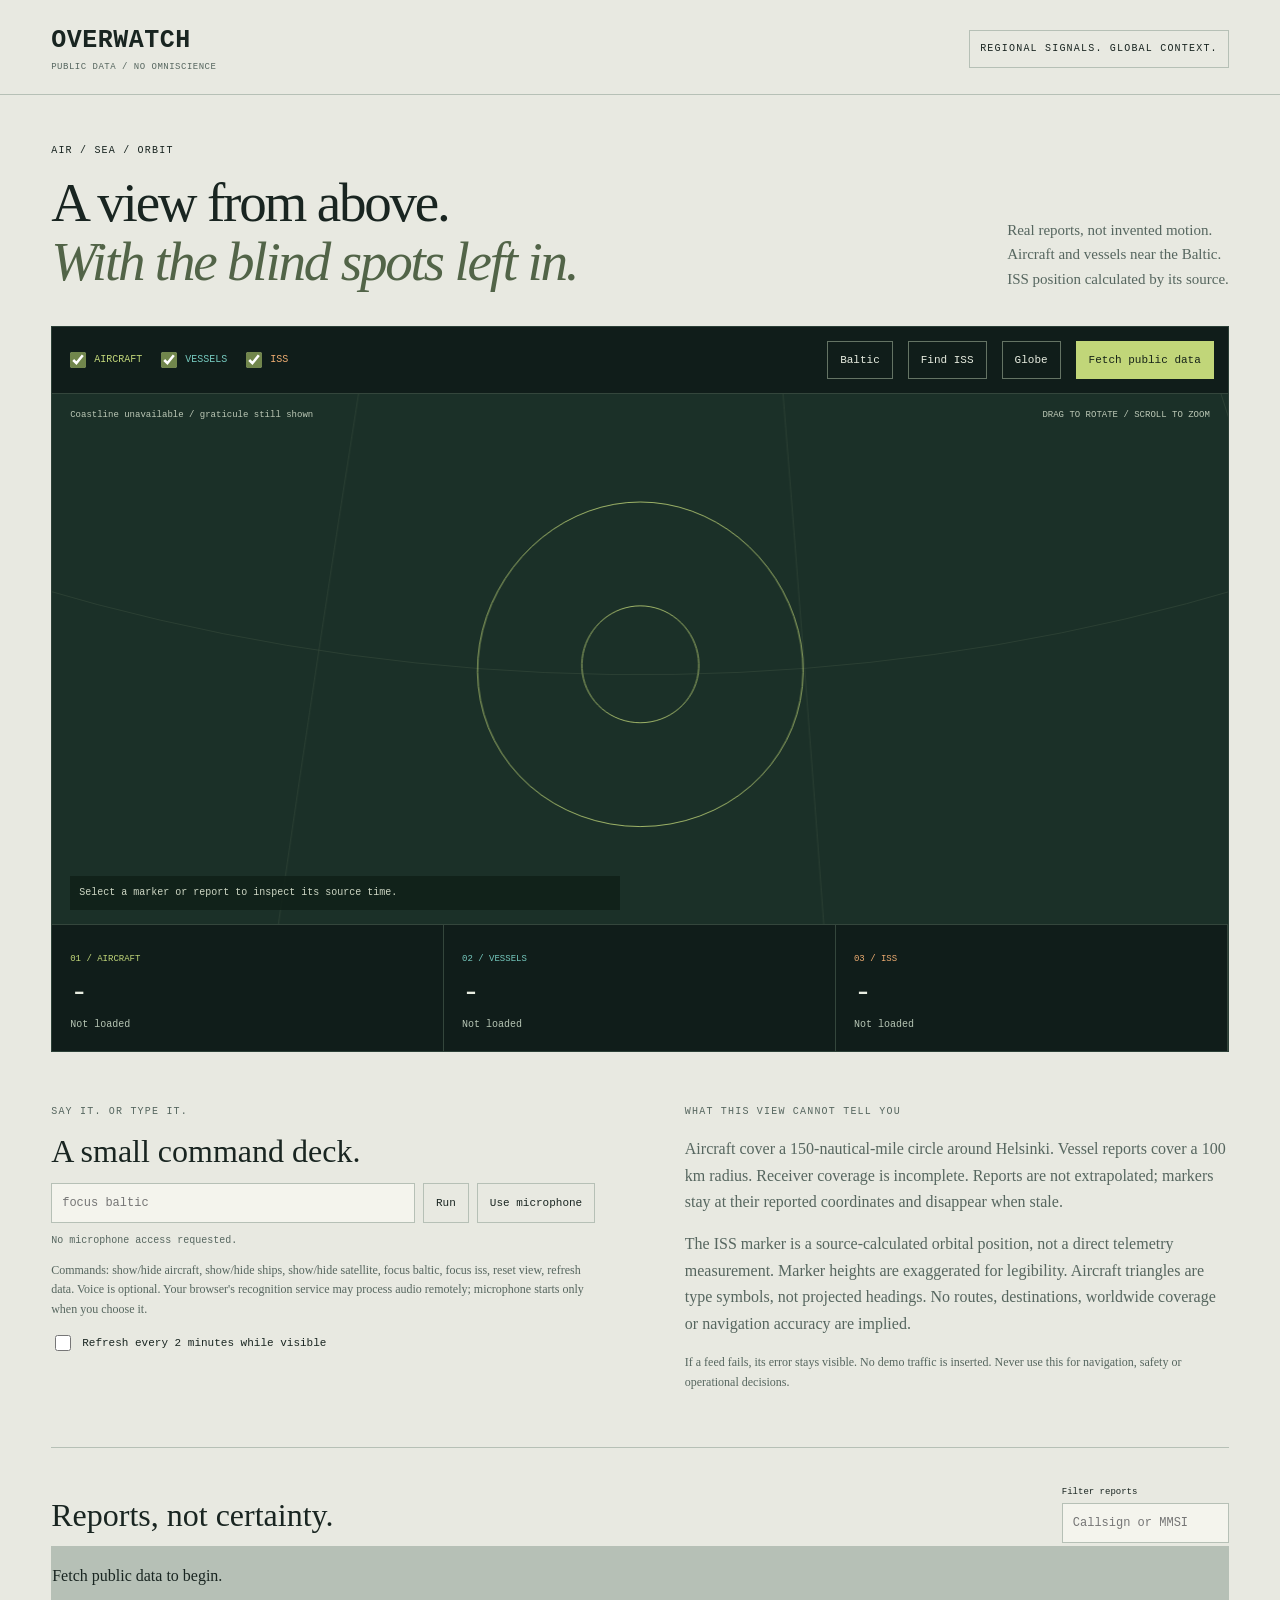
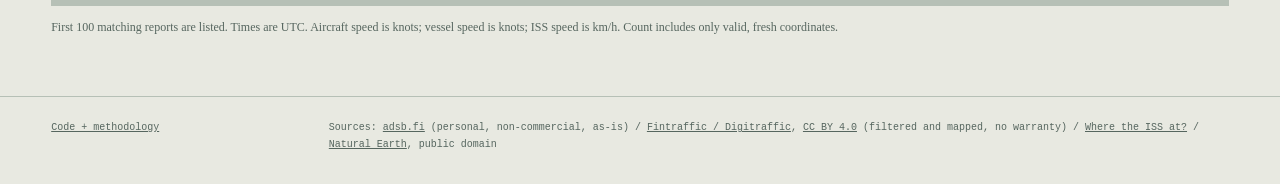
==== docs/index.html @ c91632c3 "Present source coverage and limitations beside live reports" ====
<!doctype html><html lang="en"><head><meta charset="utf-8"><meta name="viewport" content="width=device-width,initial-scale=1"><title>Overwatch - an honest view from above</title><meta name="description" content="An interactive 3D public-data observatory: Baltic aircraft and vessels, and the ISS calculated position. Source timestamps, coverage and outages stay visible."><meta name="referrer" content="no-referrer"><link rel="stylesheet" href="style.css"><link rel="icon" href="icon.svg" type="image/svg+xml"></head><body><header><a href="./" class="brand">OVERWATCH<span>PUBLIC DATA / NO OMNISCIENCE</span></a><span class="badge">REGIONAL SIGNALS. GLOBAL CONTEXT.</span></header><main><section class="headline"><div><p class="eyebrow">AIR / SEA / ORBIT</p><h1>A view from above.<br><em>With the blind spots left in.</em></h1></div><p>Real reports, not invented motion.<br>Aircraft and vessels near the Baltic.<br>ISS position calculated by its source.</p></section><section class="observatory"><div class="toolbar"><div class="layers"><label><input type="checkbox" id="air" checked><span class="air">AIRCRAFT</span></label><label><input type="checkbox" id="sea" checked><span class="sea">VESSELS</span></label><label><input type="checkbox" id="space" checked><span class="space">ISS</span></label></div><div class="views"><button id="baltic">Baltic</button><button id="iss">Find ISS</button><button id="reset">Globe</button><button id="refresh">Fetch public data</button></div></div><div class="visual"><canvas id="globe" tabindex="0" role="img" aria-label="Interactive 3D globe. Drag to rotate, scroll or plus/minus to zoom, arrow keys to rotate. A matching list of reports is below."></canvas><div class="mapnote"><span id="viewlabel">BALTIC / 60.16 N, 24.94 E</span><span>DRAG TO ROTATE / SCROLL TO ZOOM</span></div><div class="selection" id="selection" aria-live="polite">Select a marker or report to inspect its source time.</div></div><div class="feedgrid"><div><span class="air">01 / AIRCRAFT</span><strong id="airCount">-</strong><p id="airStatus" role="status">Not loaded</p></div><div><span class="sea">02 / VESSELS</span><strong id="seaCount">-</strong><p id="seaStatus" role="status">Not loaded</p></div><div><span class="space">03 / ISS</span><strong id="spaceCount">-</strong><p id="spaceStatus" role="status">Not loaded</p></div></div></section><section class="control"><div><p class="eyebrow">SAY IT. OR TYPE IT.</p><h2>A small command deck.</h2><div class="commandline"><label class="sr" for="command">Command</label><input id="command" maxlength="80" placeholder="focus baltic"><button id="run">Run</button><button id="voice">Use microphone</button></div><p id="commandStatus" role="status">No microphone access requested.</p><p class="small">Commands: show/hide aircraft, show/hide ships, show/hide satellite, focus baltic, focus iss, reset view, refresh data. Voice is optional. Your browser's recognition service may process audio remotely; microphone starts only when you choose it.</p><label class="auto"><input type="checkbox" id="auto"> Refresh every 2 minutes while visible</label></div><div class="limits"><p class="eyebrow">WHAT THIS VIEW CANNOT TELL YOU</p><p>Aircraft cover a 150-nautical-mile circle around Helsinki. Vessel reports cover a 100 km radius. Receiver coverage is incomplete. Reports are not extrapolated; markers stay at their reported coordinates and disappear when stale.</p><p>The ISS marker is a source-calculated orbital position, not a direct telemetry measurement. Marker heights are exaggerated for legibility. Aircraft triangles are type symbols, not projected headings. No routes, destinations, worldwide coverage or navigation accuracy are implied.</p><p class="small">If a feed fails, its error stays visible. No demo traffic is inserted. Never use this for navigation, safety or operational decisions.</p></div></section><section class="reports"><div class="section-head"><h2>Reports, not certainty.</h2><label>Filter reports<input id="filter" maxlength="50" placeholder="Callsign or MMSI"></label></div><div id="list" class="list" aria-live="polite"><p>Fetch public data to begin.</p></div><p class="small">First 100 matching reports are listed. Times are UTC. Aircraft speed is knots; vessel speed is knots; ISS speed is km/h. Count includes only valid, fresh coordinates.</p></section></main><footer><a href="https://github.com/Aditya2375" id="source">Code + methodology</a><span>Sources: <a href="https://adsb.fi/">adsb.fi</a> (personal, non-commercial, as-is) / <a href="https://www.digitraffic.fi/en/marine-traffic/">Fintraffic / Digitraffic</a>, <a href="https://creativecommons.org/licenses/by/4.0/">CC BY 4.0</a> (filtered and mapped, no warranty) / <a href="https://wheretheiss.at/w/developer">Where the ISS at?</a> / <a href="https://www.naturalearthdata.com/about/terms-of-use/">Natural Earth</a>, public domain</span></footer><script type="module" src="app.js"></script></body></html>
---- docs/style.css ----
:root{--bg:#e8e9e1;--ink:#192521;--muted:#56665f;--line:#b6c0b6;--dark:#101d1a;--air:#c1d679;--sea:#75c9be;--space:#edac71;--mono:ui-monospace,Consolas,monospace}*{box-sizing:border-box}body{margin:0;background:var(--bg);color:var(--ink);font:16px/1.65 Georgia,serif}header,main,footer{max-width:1500px;margin:auto;padding-left:4vw;padding-right:4vw}header{display:flex;justify-content:space-between;align-items:center;gap:20px;padding-top:26px;padding-bottom:22px;border-bottom:1px solid var(--line)}a{color:inherit}.brand{font:700 25px var(--mono);letter-spacing:.02em;text-decoration:none}.brand span{display:block;font:9px var(--mono);margin-top:7px;color:var(--muted)}.badge,.eyebrow{font:10px/1.6 var(--mono);letter-spacing:.12em}.badge{border:1px solid var(--line);padding:10px}.headline{display:flex;align-items:end;justify-content:space-between;gap:30px;padding:38px 0 34px}.headline h1{font-size:clamp(35px,4.3vw,65px);line-height:1.07;font-weight:400;letter-spacing:-.04em;margin:15px 0 0}.headline em{font-weight:400;color:#526448}.headline>p{font-size:15px;color:var(--muted);margin:0}.observatory{background:var(--dark);color:#e8ede1;border:1px solid #2c4037}.toolbar{display:flex;justify-content:space-between;align-items:center;gap:15px;padding:14px;border-bottom:1px solid #34463c;flex-wrap:wrap}.layers,.views{display:flex;gap:15px;align-items:center;flex-wrap:wrap}.layers label{font:10px var(--mono);display:flex;align-items:center;gap:5px}.air{color:var(--air)}.sea{color:var(--sea)}.space{color:var(--space)}input[type=checkbox]{accent-color:#71864c;width:16px;height:16px}button{font:11px var(--mono);min-height:38px;padding:8px 12px;background:transparent;color:inherit;border:1px solid #647364;cursor:pointer}button:hover{background:#71864c;color:#fff}button:disabled{opacity:.5;cursor:default}#refresh{background:var(--air);color:#162318;border-color:var(--air)}.visual{position:relative;height:530px;overflow:hidden;background:radial-gradient(ellipse at 48% 45%,#203b31 0,#111f1a 54%,#0d1815 100%)}canvas{width:100%;height:100%;touch-action:none;display:block;cursor:grab}.mapnote{position:absolute;top:16px;left:18px;right:18px;display:flex;justify-content:space-between;gap:12px;pointer-events:none;font:9px var(--mono);color:#bdc9b7}.selection{position:absolute;bottom:14px;left:18px;right:18px;pointer-events:none;font:10px/1.6 var(--mono);color:#ced7c4;max-width:550px;background:#102018d9;padding:9px}.feedgrid{display:grid;grid-template-columns:repeat(3,minmax(0,1fr));border-top:1px solid #34463c}.feedgrid>div{padding:18px;border-right:1px solid #34463c;min-width:0}.feedgrid span{font:9px var(--mono)}.feedgrid strong{display:block;font:30px var(--mono);margin:7px 0}.feedgrid p{font:10px/1.6 var(--mono);color:#b6c5b4;margin:0;overflow-wrap:anywhere}.control{display:grid;grid-template-columns:1fr 1fr;gap:7vw;padding:42px 0;border-bottom:1px solid var(--line)}h2{font-size:32px;font-weight:400;margin:12px 0;line-height:1.2}.control p{color:var(--muted)}.small{font-size:12px!important;color:var(--muted)}.commandline{display:flex;gap:8px;flex-wrap:wrap}.commandline input{flex:1;min-width:100px}.commandline button{border-color:var(--line)}input:not([type=checkbox]){border:1px solid var(--line);background:#f4f4ed;color:var(--ink);padding:10px;font:12px var(--mono);min-height:40px;max-width:100%}#commandStatus{font:10px/1.6 var(--mono)}.auto{display:flex;gap:8px;align-items:center;font:11px var(--mono)}.reports{padding:36px 0 46px}.section-head{display:flex;justify-content:space-between;align-items:center;gap:20px}.section-head label{font:9px var(--mono)}.section-head input{display:block;margin-top:6px}.list{display:grid;grid-template-columns:repeat(3,minmax(0,1fr));gap:1px;background:var(--line);border:1px solid var(--line);max-height:400px;overflow:auto}.report{display:block;text-align:left;background:var(--bg);border:none;min-height:88px;padding:14px;color:var(--ink);font:11px/1.6 var(--mono);overflow-wrap:anywhere}.report b{display:block}.report small{display:block;color:var(--muted);font:9px/1.6 var(--mono)}footer{padding-top:22px;padding-bottom:30px;border-top:1px solid var(--line);display:flex;justify-content:space-between;gap:25px;font:10px/1.7 var(--mono);color:var(--muted)}footer>span{max-width:900px}.sr{position:absolute;width:1px;height:1px;overflow:hidden;clip-path:inset(50%)}:focus-visible{outline:2px solid #d0863b;outline-offset:4px}@media(max-width:700px){header{padding-top:18px}.brand{font-size:21px}.badge{font-size:8px;max-width:133px}.headline{display:block;padding:28px 0}.headline h1{font-size:39px}.headline>p{margin-top:20px}.visual{height:450px}.toolbar{padding:12px}.layers{width:100%;gap:12px}.views{gap:8px}.views button{font-size:10px;padding:7px 9px}.mapnote{font-size:8px;display:block}.mapnote span{display:block;margin-bottom:6px}.feedgrid>div{padding:11px}.feedgrid span{font-size:8px}.feedgrid strong{font-size:24px}.feedgrid p{font-size:9px}.control{grid-template-columns:1fr;gap:24px;padding:30px 0}.list{grid-template-columns:1fr 1fr}.section-head{align-items:start}.section-head h2{font-size:27px}.section-head label{max-width:145px}footer{display:block}footer>span{display:block;margin-top:15px}}
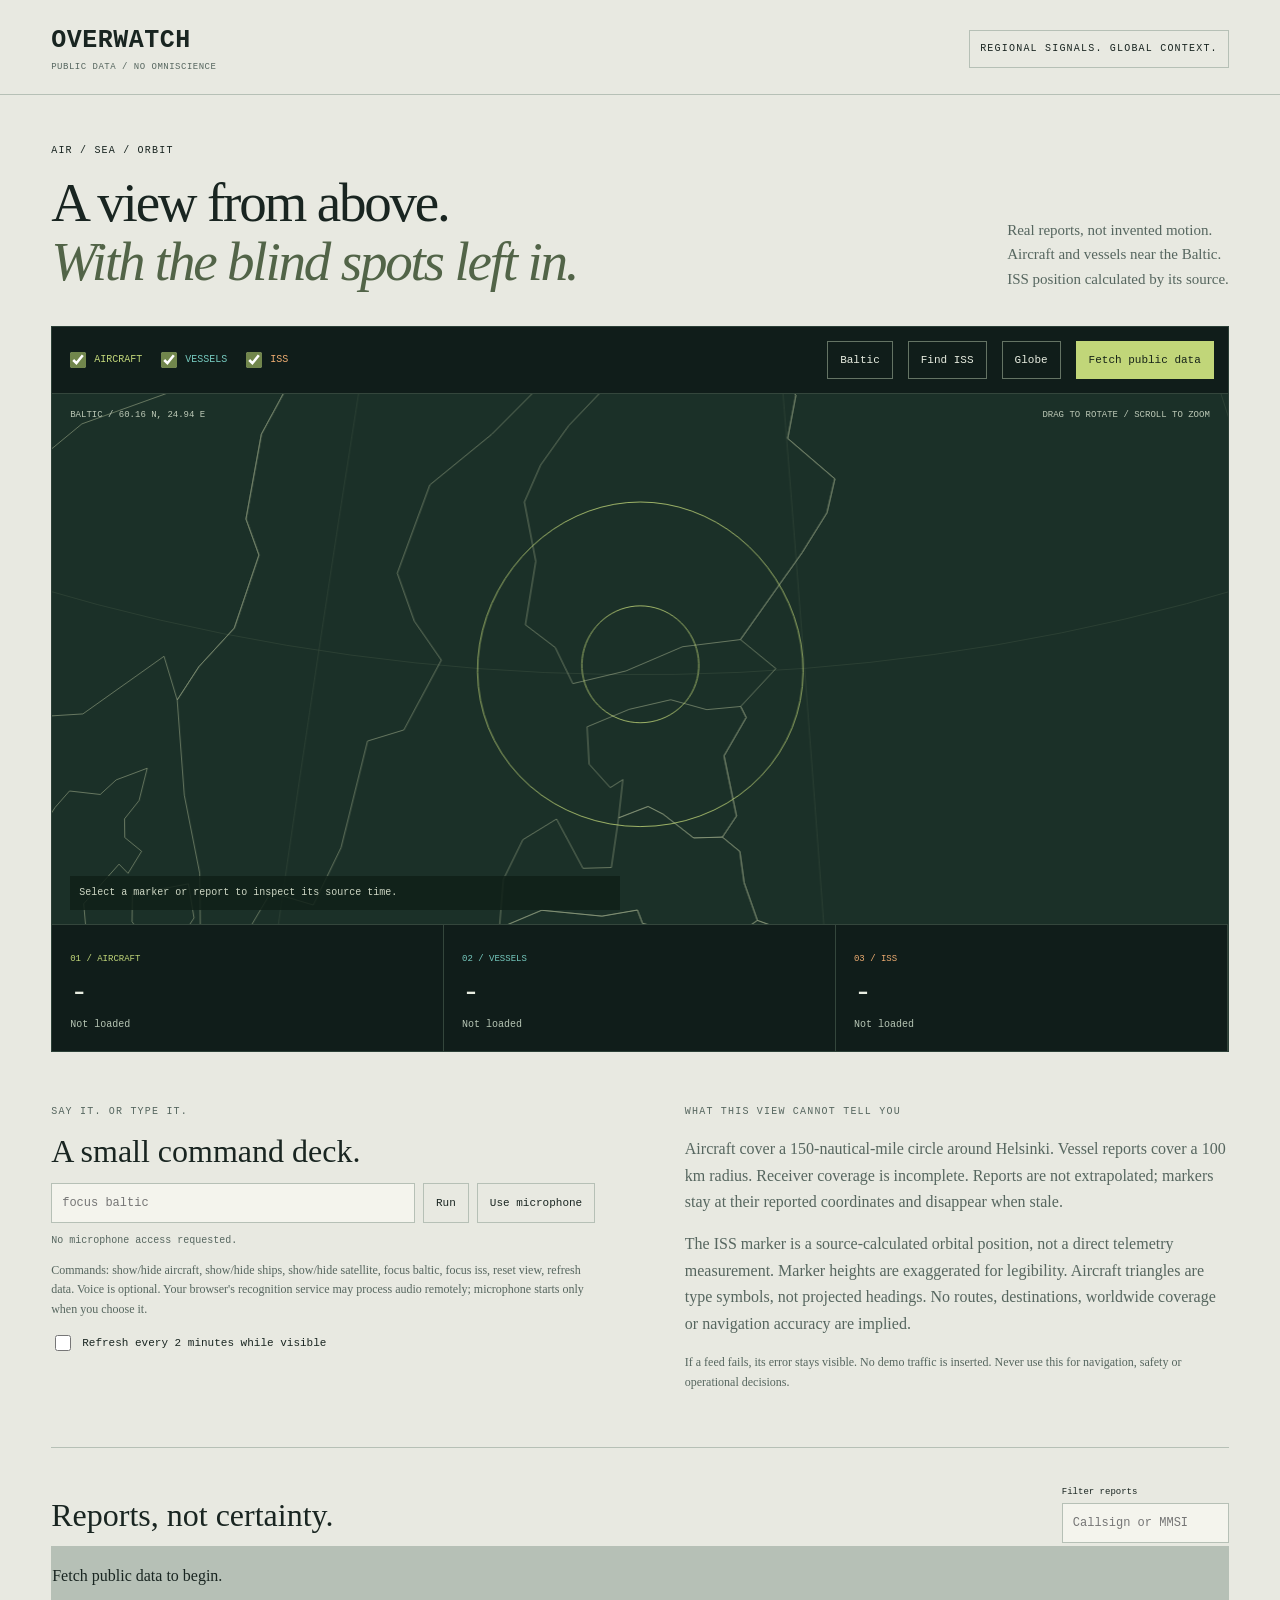
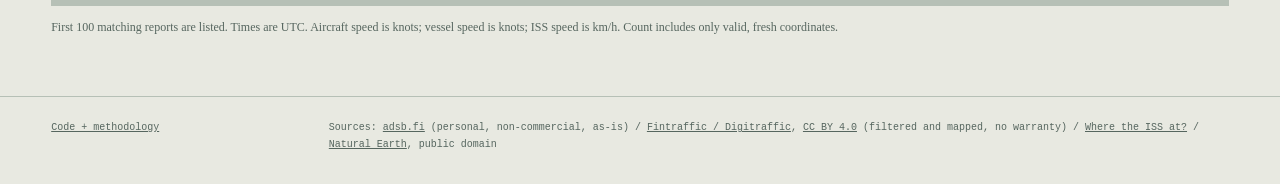
==== commit af9692f7: "Add canonical metadata and exact source repository" ====
--- a/docs/index.html
+++ b/docs/index.html
@@ -1 +1 @@
-<!doctype html><html lang="en"><head><meta charset="utf-8"><meta name="viewport" content="width=device-width,initial-scale=1"><title>Overwatch - an honest view from above</title><meta name="description" content="An interactive 3D public-data observatory: Baltic aircraft and vessels, and the ISS calculated position. Source timestamps, coverage and outages stay visible."><meta name="referrer" content="no-referrer"><link rel="stylesheet" href="style.css"><link rel="icon" href="icon.svg" type="image/svg+xml"></head><body><header><a href="./" class="brand">OVERWATCH<span>PUBLIC DATA / NO OMNISCIENCE</span></a><span class="badge">REGIONAL SIGNALS. GLOBAL CONTEXT.</span></header><main><section class="headline"><div><p class="eyebrow">AIR / SEA / ORBIT</p><h1>A view from above.<br><em>With the blind spots left in.</em></h1></div><p>Real reports, not invented motion.<br>Aircraft and vessels near the Baltic.<br>ISS position calculated by its source.</p></section><section class="observatory"><div class="toolbar"><div class="layers"><label><input type="checkbox" id="air" checked><span class="air">AIRCRAFT</span></label><label><input type="checkbox" id="sea" checked><span class="sea">VESSELS</span></label><label><input type="checkbox" id="space" checked><span class="space">ISS</span></label></div><div class="views"><button id="baltic">Baltic</button><button id="iss">Find ISS</button><button id="reset">Globe</button><button id="refresh">Fetch public data</button></div></div><div class="visual"><canvas id="globe" tabindex="0" role="img" aria-label="Interactive 3D globe. Drag to rotate, scroll or plus/minus to zoom, arrow keys to rotate. A matching list of reports is below."></canvas><div class="mapnote"><span id="viewlabel">BALTIC / 60.16 N, 24.94 E</span><span>DRAG TO ROTATE / SCROLL TO ZOOM</span></div><div class="selection" id="selection" aria-live="polite">Select a marker or report to inspect its source time.</div></div><div class="feedgrid"><div><span class="air">01 / AIRCRAFT</span><strong id="airCount">-</strong><p id="airStatus" role="status">Not loaded</p></div><div><span class="sea">02 / VESSELS</span><strong id="seaCount">-</strong><p id="seaStatus" role="status">Not loaded</p></div><div><span class="space">03 / ISS</span><strong id="spaceCount">-</strong><p id="spaceStatus" role="status">Not loaded</p></div></div></section><section class="control"><div><p class="eyebrow">SAY IT. OR TYPE IT.</p><h2>A small command deck.</h2><div class="commandline"><label class="sr" for="command">Command</label><input id="command" maxlength="80" placeholder="focus baltic"><button id="run">Run</button><button id="voice">Use microphone</button></div><p id="commandStatus" role="status">No microphone access requested.</p><p class="small">Commands: show/hide aircraft, show/hide ships, show/hide satellite, focus baltic, focus iss, reset view, refresh data. Voice is optional. Your browser's recognition service may process audio remotely; microphone starts only when you choose it.</p><label class="auto"><input type="checkbox" id="auto"> Refresh every 2 minutes while visible</label></div><div class="limits"><p class="eyebrow">WHAT THIS VIEW CANNOT TELL YOU</p><p>Aircraft cover a 150-nautical-mile circle around Helsinki. Vessel reports cover a 100 km radius. Receiver coverage is incomplete. Reports are not extrapolated; markers stay at their reported coordinates and disappear when stale.</p><p>The ISS marker is a source-calculated orbital position, not a direct telemetry measurement. Marker heights are exaggerated for legibility. Aircraft triangles are type symbols, not projected headings. No routes, destinations, worldwide coverage or navigation accuracy are implied.</p><p class="small">If a feed fails, its error stays visible. No demo traffic is inserted. Never use this for navigation, safety or operational decisions.</p></div></section><section class="reports"><div class="section-head"><h2>Reports, not certainty.</h2><label>Filter reports<input id="filter" maxlength="50" placeholder="Callsign or MMSI"></label></div><div id="list" class="list" aria-live="polite"><p>Fetch public data to begin.</p></div><p class="small">First 100 matching reports are listed. Times are UTC. Aircraft speed is knots; vessel speed is knots; ISS speed is km/h. Count includes only valid, fresh coordinates.</p></section></main><footer><a href="https://github.com/Aditya2375" id="source">Code + methodology</a><span>Sources: <a href="https://adsb.fi/">adsb.fi</a> (personal, non-commercial, as-is) / <a href="https://www.digitraffic.fi/en/marine-traffic/">Fintraffic / Digitraffic</a>, <a href="https://creativecommons.org/licenses/by/4.0/">CC BY 4.0</a> (filtered and mapped, no warranty) / <a href="https://wheretheiss.at/w/developer">Where the ISS at?</a> / <a href="https://www.naturalearthdata.com/about/terms-of-use/">Natural Earth</a>, public domain</span></footer><script type="module" src="app.js"></script></body></html>
+<!doctype html><html lang="en"><head><meta charset="utf-8"><meta name="viewport" content="width=device-width,initial-scale=1"><title>Overwatch - an honest view from above</title><meta name="description" content="An interactive 3D public-data observatory: Baltic aircraft and vessels, and the ISS calculated position. Source timestamps, coverage and outages stay visible."><meta name="referrer" content="no-referrer"><link rel="canonical" href="https://overwatch-topaz.vercel.app/"><meta property="og:title" content="Overwatch - an honest view from above"><meta property="og:description" content="A public-data observatory with visible source times, coverage limits and outages."><meta property="og:type" content="website"><meta property="og:url" content="https://overwatch-topaz.vercel.app/"><meta name="twitter:card" content="summary"><link rel="stylesheet" href="style.css"><link rel="icon" href="icon.svg" type="image/svg+xml"></head><body><header><a href="./" class="brand">OVERWATCH<span>PUBLIC DATA / NO OMNISCIENCE</span></a><span class="badge">REGIONAL SIGNALS. GLOBAL CONTEXT.</span></header><main><section class="headline"><div><p class="eyebrow">AIR / SEA / ORBIT</p><h1>A view from above.<br><em>With the blind spots left in.</em></h1></div><p>Real reports, not invented motion.<br>Aircraft and vessels near the Baltic.<br>ISS position calculated by its source.</p></section><section class="observatory"><div class="toolbar"><div class="layers"><label><input type="checkbox" id="air" checked><span class="air">AIRCRAFT</span></label><label><input type="checkbox" id="sea" checked><span class="sea">VESSELS</span></label><label><input type="checkbox" id="space" checked><span class="space">ISS</span></label></div><div class="views"><button id="baltic">Baltic</button><button id="iss">Find ISS</button><button id="reset">Globe</button><button id="refresh">Fetch public data</button></div></div><div class="visual"><canvas id="globe" tabindex="0" role="img" aria-label="Interactive 3D globe. Drag to rotate, scroll or plus/minus to zoom, arrow keys to rotate. A matching list of reports is below."></canvas><div class="mapnote"><span id="viewlabel">BALTIC / 60.16 N, 24.94 E</span><span>DRAG TO ROTATE / SCROLL TO ZOOM</span></div><div class="selection" id="selection" aria-live="polite">Select a marker or report to inspect its source time.</div></div><div class="feedgrid"><div><span class="air">01 / AIRCRAFT</span><strong id="airCount">-</strong><p id="airStatus" role="status">Not loaded</p></div><div><span class="sea">02 / VESSELS</span><strong id="seaCount">-</strong><p id="seaStatus" role="status">Not loaded</p></div><div><span class="space">03 / ISS</span><strong id="spaceCount">-</strong><p id="spaceStatus" role="status">Not loaded</p></div></div></section><section class="control"><div><p class="eyebrow">SAY IT. OR TYPE IT.</p><h2>A small command deck.</h2><div class="commandline"><label class="sr" for="command">Command</label><input id="command" maxlength="80" placeholder="focus baltic"><button id="run">Run</button><button id="voice">Use microphone</button></div><p id="commandStatus" role="status">No microphone access requested.</p><p class="small">Commands: show/hide aircraft, show/hide ships, show/hide satellite, focus baltic, focus iss, reset view, refresh data. Voice is optional. Your browser's recognition service may process audio remotely; microphone starts only when you choose it.</p><label class="auto"><input type="checkbox" id="auto"> Refresh every 2 minutes while visible</label></div><div class="limits"><p class="eyebrow">WHAT THIS VIEW CANNOT TELL YOU</p><p>Aircraft cover a 150-nautical-mile circle around Helsinki. Vessel reports cover a 100 km radius. Receiver coverage is incomplete. Reports are not extrapolated; markers stay at their reported coordinates and disappear when stale.</p><p>The ISS marker is a source-calculated orbital position, not a direct telemetry measurement. Marker heights are exaggerated for legibility. Aircraft triangles are type symbols, not projected headings. No routes, destinations, worldwide coverage or navigation accuracy are implied.</p><p class="small">If a feed fails, its error stays visible. No demo traffic is inserted. Never use this for navigation, safety or operational decisions.</p></div></section><section class="reports"><div class="section-head"><h2>Reports, not certainty.</h2><label>Filter reports<input id="filter" maxlength="50" placeholder="Callsign or MMSI"></label></div><div id="list" class="list" aria-live="polite"><p>Fetch public data to begin.</p></div><p class="small">First 100 matching reports are listed. Times are UTC. Aircraft speed is knots; vessel speed is knots; ISS speed is km/h. Count includes only valid, fresh coordinates.</p></section></main><footer><a href="https://github.com/Aditya2375/overwatch" id="source">Code + methodology</a><span>Sources: <a href="https://adsb.fi/">adsb.fi</a> (personal, non-commercial, as-is) / <a href="https://www.digitraffic.fi/en/marine-traffic/">Fintraffic / Digitraffic</a>, <a href="https://creativecommons.org/licenses/by/4.0/">CC BY 4.0</a> (filtered and mapped, no warranty) / <a href="https://wheretheiss.at/w/developer">Where the ISS at?</a> / <a href="https://www.naturalearthdata.com/about/terms-of-use/">Natural Earth</a>, public domain</span></footer><script type="module" src="app.js"></script></body></html>
